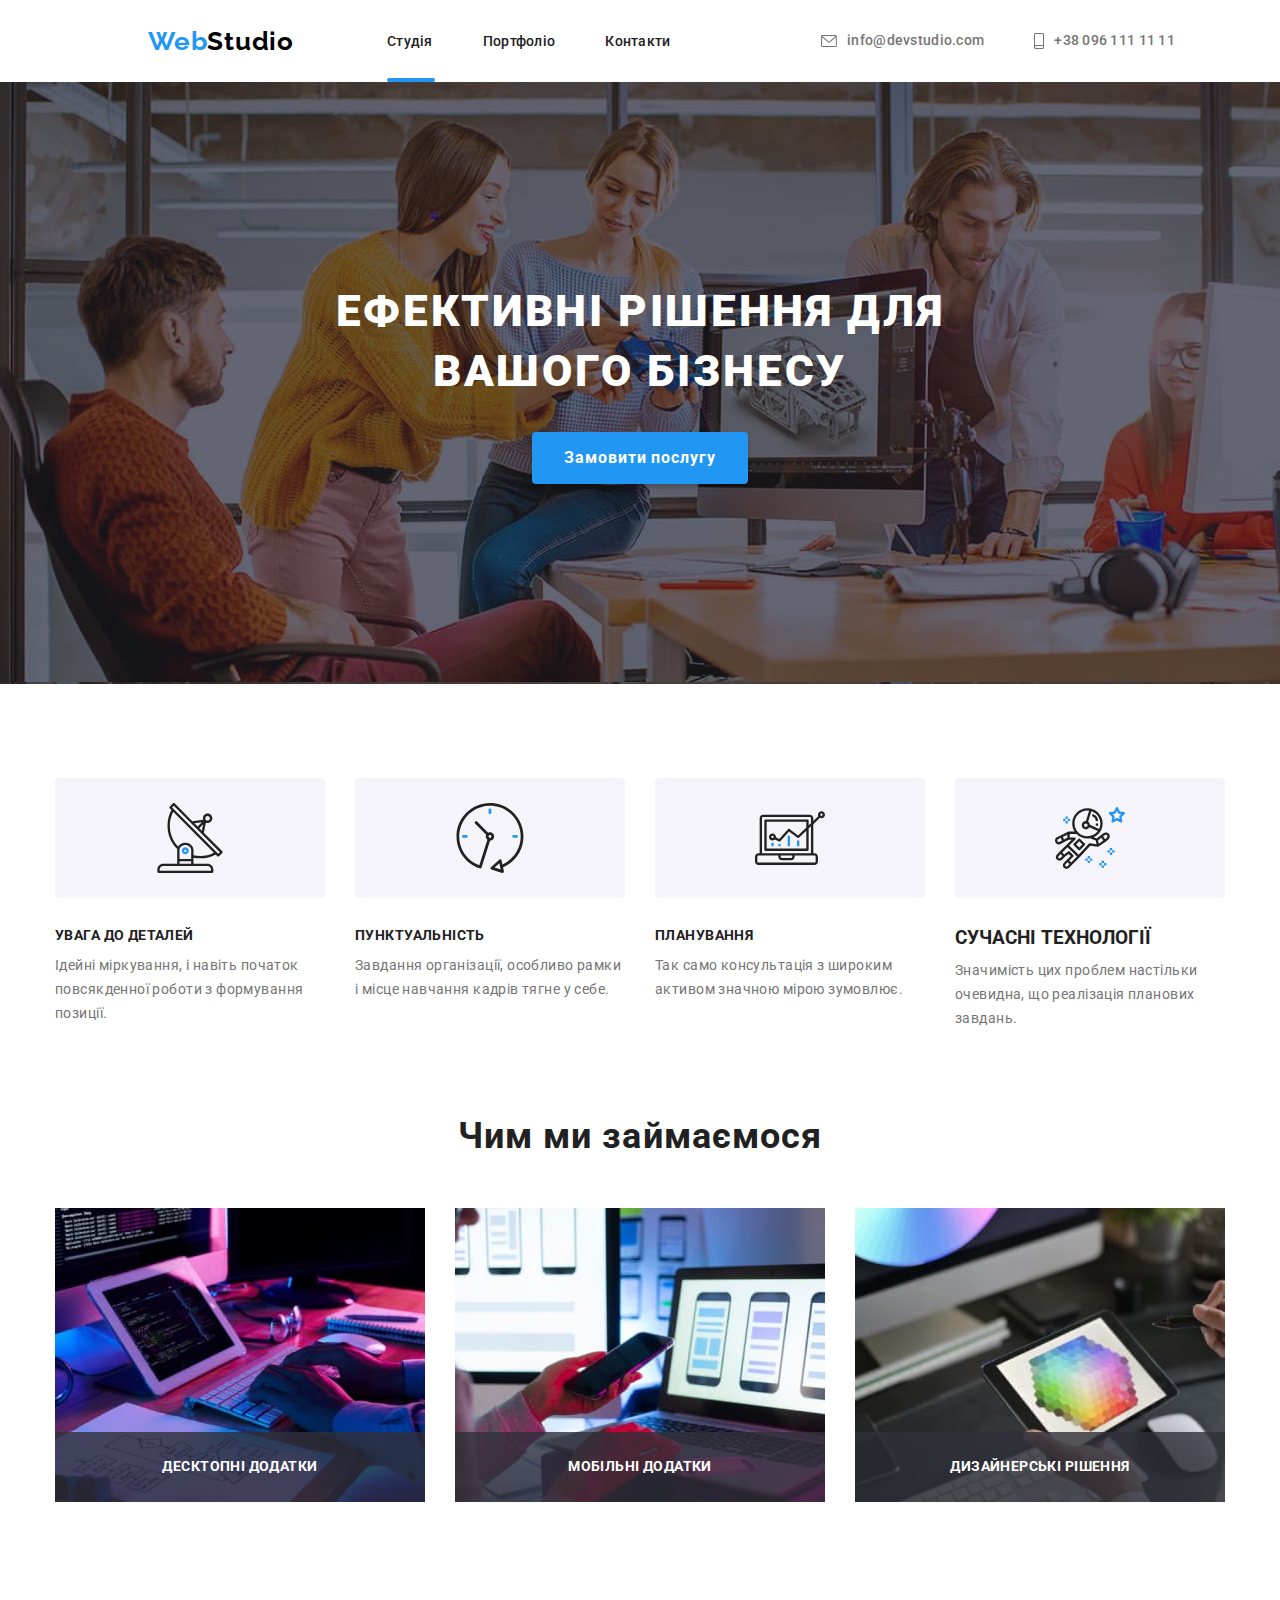
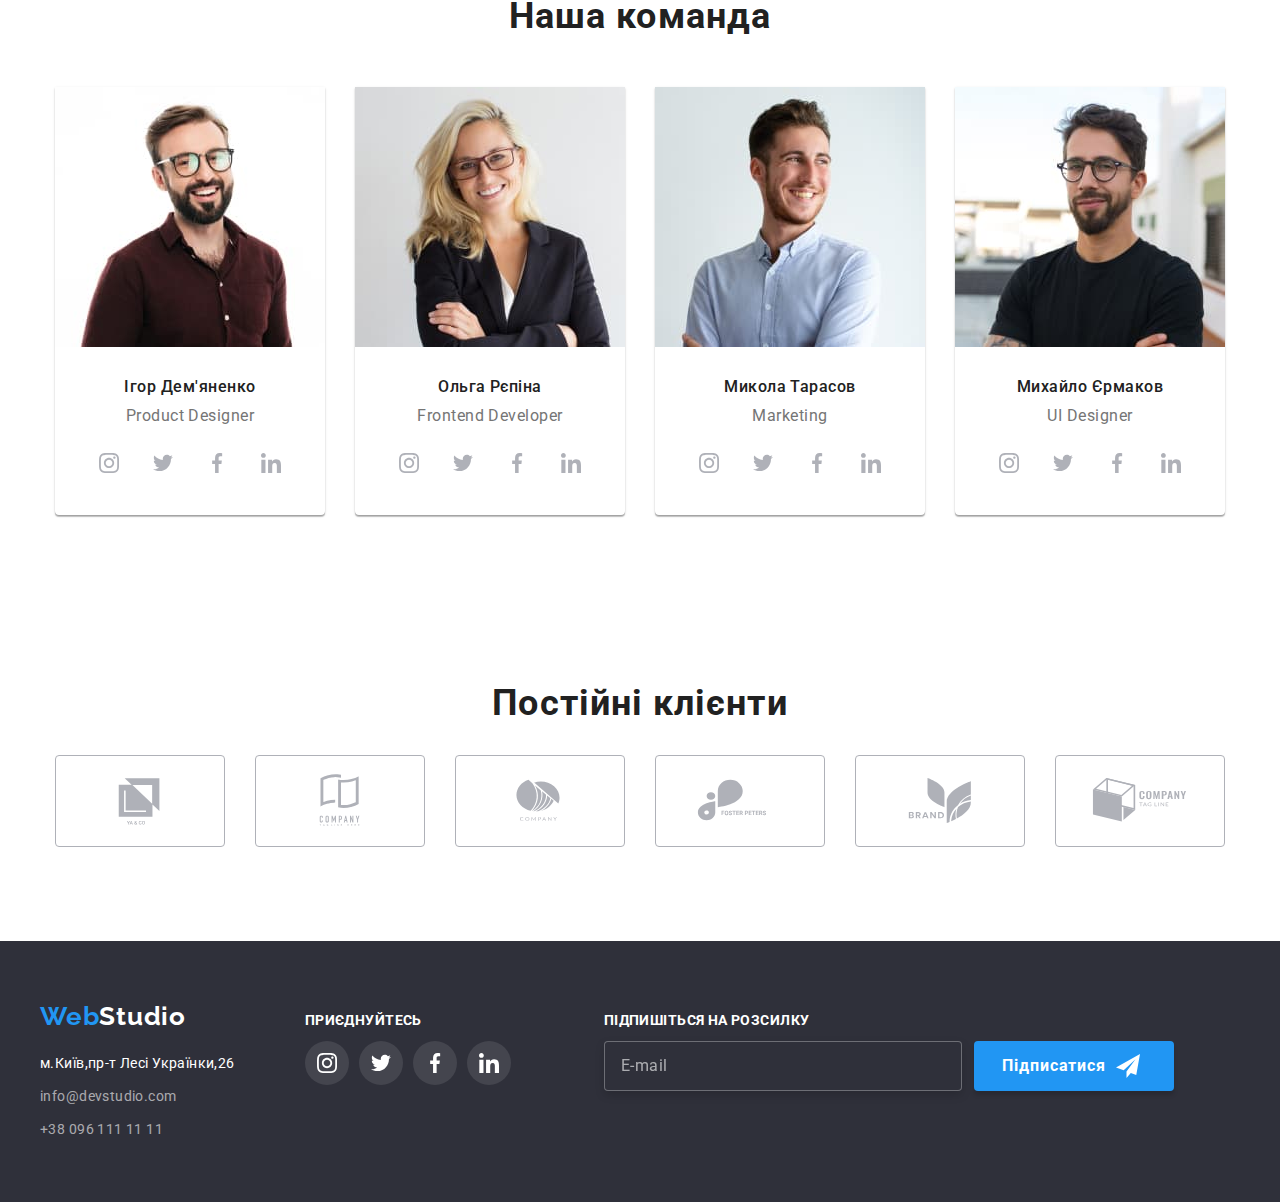
==== index.html @ 2e9f2932 "Add files via upload" ====
<!DOCTYPE html>
<html lang="uk">
  <head>
    <meta charset="UTF-8"/>
    <meta http-equiv="X-UA-Compatible" content="IE=edge"/>
    <meta name="viewport" content="width=device-width, initial-scale=1.0"/>
    <link rel="preconnect" href="https://fonts.googleapis.com" />
    <link rel="preconnect" href="https://fonts.gstatic.com" crossorigin/>
    <link
      href="https://fonts.googleapis.com/css2?family=Raleway:ital,wght@0,700;1,200&family=Roboto:wght@400;500;700;900&display=swap"
      rel="stylesheet"
    />
    <link
      rel="stylesheet"
      href="https://cdnjs.cloudflare.com/ajax/libs/modern-normalize/1.1.0/modern-normalize.min.css"
    />
    <link rel="stylesheet" href="./Styles/styles.css"/>
    <link rel="stylesheet" href="./css/main.min.css"/>
    <title>Студія</title>
    
  </head>
  <body>
    <!-- Шапка сайта -->
    <header class="header">
      <div class="container header-container">
        <nav class="header-navigation">
          <a href="logo" class="header-navigation__logo">
            <span class="header-navigation__web">Web</span>Studio</a>
            <ul class="header-navigation__list">
              <li class="header-navigation__item">
                <a href="./index.html" class="header-navigation__link current">Студія</a>
              </li>
              <li class="header-navigation__item">
                <a href="./portfolio.html" class="header-navigation__link">Портфоліо</a>
              </li>
              <li class="header-navigation__item">
                <a href="Контакти" class="header-navigation__link">Контакти</a>
              </li>
            </ul>
        </nav>
        <ul class="contacts">
          <li class="contacts__list">
            <a href="info@devstudio.com" class="contacts__link">
              <svg class="contact__icon" width="16" height="12">
                <use
                  href="./img/studioimg/symbol-defs.svg#icon-envelope"
                ></use></svg>
                <span> info@devstudio.com</span></a
            >
          </li>
          <li class="contacts__list">
            <a href="tel:+380961111111" class="contacts__link">
              <svg class="contact__icon" width="10" height="16">
                <use href="./img/studioimg/symbol-defs.svg#icon-smartphone"></use>
              </svg>
              <span>+38 096 111 11 11</span></a
            >
          </li>
        </ul>
      </div>
    </header>
    <main>
      <!-- hero -->
      <section class="hero">
        <div class="hero__container">
          <h1 class="hero__title">Ефективні рішення для вашого бізнесу</h1>
          <button data-modal-open class="hero__button pointer" type="button">
            Замовити послугу
          </button>
        </div>
      </section>
      <!--  Переваги -->
      <section class="skills">
        <div class="skills__container">
          <ul class="skills__list">
            <li class="skills__item">
              <div class="skills__icon">
                <svg class="icon-antenna" width="70" height="70">
                  <use href="./img/studioimg/symbol-defs.svg#icon-antenna"></use>
                </svg>
              </div>
              <h3 class="skills__title">УВАГА ДО ДЕТАЛЕЙ</h3>
              <p class="skills__text">
                Ідейні міркування, і навіть початок повсякденної роботи з
                формування позиції.
              </p>
            </li>
            <li class="skills__item">
              <div class="skills__icon">
                <svg class="icon-clock" width="70" height="70">
                  <use href="./img/studioimg/symbol-defs.svg#icon-clock"></use>
                </svg>
              </div>
              <h3 class="skills__title">ПУНКТУАЛЬНІСТЬ</h3>
              <p class="skills__text">
                Завдання організації, особливо рамки і місце навчання кадрів
                тягне у себе.
              </p>
            </li>
            <li class="skills__item">
              <div class="skills__icon">
                <svg class="icon-diagram" width="70" height="70">
                  <use href="./img/studioimg/symbol-defs.svg#icon-diagram"></use>
                </svg>
              </div>
              <h3 class="skills__title">ПЛАНУВАННЯ</h3>
              <p class="skills__text">
                Так само консультація з широким активом значною мірою зумовлює.
              </p>
            </li>
            <li class="skills__item">
              <div class="skills__icon">
                <svg class="icon-astronaut" width="70" height="70">
                  <use href="./img/studioimg/symbol-defs.svg#icon-astronaut"></use>
                </svg>
              </div>
              <h3 class="skills__item">СУЧАСНІ ТЕХНОЛОГІЇ</h3>
              <p class="skills__text">
                Значимість цих проблем настільки очевидна, що реалізація
                планових завдань.
              </p>
            </li>
          </ul>
        </div>
      </section>
      <!--Чим займаємось  -->
      <section class="section-we-do">
        <div class="container-we-do">
          <h2 class="we-do-title">Чим ми займаємося</h2>
          <ul class="we-do-list">
            <li class="we-do-item">
              <div class="produkt-work">
                <img
                  class="img-block"
                  src="./img/studioimg/box1.jpg"
                  alt="Десктопні додатки"
                  width="370"
                />
                <p class="we-do-work">Десктопні додатки</p>
              </div>
            </li>
            <li class="we-do-item">
              <div class="produkt-work">
                <img
                  class="img-block"
                  src="./img/studioimg/box2.jpg"
                  alt="Мобільні додатки"
                  width="370"
                />
                <p class="we-do-work">Мобільні додатки</p>
              </div> 
            </li>
            <li class="we-do-item">
              <div class="produkt-work">
                <img
                  class="img-block"
                  src="./img/studioimg/box3.jpg"
                  alt="Дизайнерські рішення"
                  width="370"
                />
                <p class="we-do-work">Дизайнерські рішення</p>
              </div>
            </li>
          </ul>
        </div>
      </section>
      <!-- Наша команда -->
      <section class="section-team">
        <div class="container-team">
          <h2 class="team-title">Наша команда</h2>
          <ul class="team-list">
            <li class="team-item">
              <img
                class="team-img"
                src="./img/studioimg/img1.jpg"
                alt="Ігор Дем'яненко"
                width="270"
              />
              <div class="team-member">
                <h3 class="team-people">Ігор Дем'яненко</h3>
                <p class="teams-text">Product Designer</p>
                <ul class="icon-social">
                  <li class="icon-sociall">
                    <a class="icon-link" href="instagram">
                      <svg class="icon-svg" width="20" height="20">
                        <use href="./img/studioimg/symbol-defs.svg#icon-instagram1"></use>
                      </svg>
                    </a>
                  </li>
                  <li class="icon-sociall">
                    <a class="icon-link" href="twitter1">
                      <svg class="icon-svg" width="20" height="20">
                        <use
                          href="./img/studioimg/symbol-defs.svg#icon-twitter1"
                        ></use>
                      </svg>
                    </a>
                  </li>
                  <li class="icon-sociall">
                    <a class="icon-link" href="facebook1">
                      <svg class="icon-svg" width="20" height="20">
                        <use
                          href="./img/studioimg/symbol-defs.svg#icon-facebook1"
                        ></use>
                      </svg>
                    </a>
                  </li>
                  <li class="icon-sociall">
                    <a class="icon-link" href="linkedin1">
                      <svg class="icon-svg" width="20" height="20">
                        <use
                          href="./img/studioimg/symbol-defs.svg#icon-linkedin1"
                        ></use>
                      </svg>
                    </a>
                  </li>
                </ul>
              </div>
            </li>
            <li class="team-item">
              <img
                class="team-img"
                src="./img/studioimg/img2.jpg"
                alt="Ольга Рєпіна"
                width="270"
              />
              <div class="team-member">
                <h3 class="team-people">Ольга Рєпіна</h3>
                <p class="teams-text">Frontend Developer</p>
                <ul class="icon-social">
                  <li class="icon-sociall">
                    <a class="icon-link" href="instagram">
                      <svg class="icon-svg" width="20" height="20">
                        <use
                          href="./img/studioimg/symbol-defs.svg#icon-instagram1"
                        ></use>
                      </svg>
                    </a>
                  </li>
                  <li class="icon-sociall">
                    <a class="icon-link" href="twitter1">
                      <svg class="icon-svg" width="20" height="20">
                        <use
                          href="./img/studioimg/symbol-defs.svg#icon-twitter1"
                        ></use>
                      </svg>
                    </a>
                  </li>
                  <li class="icon-sociall">
                    <a class="icon-link" href="facebook1">
                      <svg class="icon-svg" width="20" height="20">
                        <use
                          href="./img/studioimg/symbol-defs.svg#icon-facebook1"
                        ></use>
                      </svg>
                    </a>
                  </li>
                  <li class="icon-sociall">
                    <a class="icon-link" href="linkedin1">
                      <svg class="icon-svg" width="20" height="20">
                        <use
                          href="./img/studioimg/symbol-defs.svg#icon-linkedin1"
                        ></use>
                      </svg>
                    </a>
                  </li>
                </ul>
              </div>
            </li>
            <li class="team-item">
              <img
                class="team-img"
                src="./img/studioimg/img3.jpg"
                alt="Микола Тарасов"
                width="270"
              />
              <div class="team-member">
                <h3 class="team-people">Микола Тарасов</h3>
                <p class="teams-text">Marketing</p>
                <ul class="icon-social">
                  <li class="icon-sociall">
                    <a class="icon-link" href="instagram">
                      <svg class="icon-svg" width="20" height="20">
                        <use
                          href="./img/studioimg/symbol-defs.svg#icon-instagram1"
                        ></use>
                      </svg>
                    </a>
                  </li>
                  <li class="icon-sociall">
                    <a class="icon-link" href="twitter1">
                      <svg class="icon-svg" width="20" height="20">
                        <use
                          href="./img/studioimg/symbol-defs.svg#icon-twitter1"
                        ></use>
                      </svg>
                    </a>
                  </li>
                  <li class="icon-sociall">
                    <a class="icon-link" href="facebook1">
                      <svg class="icon-svg" width="20" height="20">
                        <use
                          href="./img/studioimg/symbol-defs.svg#icon-facebook1"
                        ></use>
                      </svg>
                    </a>
                  </li>
                  <li class="icon-sociall">
                    <a class="icon-link" href="linkedin1">
                      <svg class="icon-svg" width="20" height="20">
                        <use
                          href="./img/studioimg/symbol-defs.svg#icon-linkedin1"
                        ></use>
                      </svg>
                    </a>
                  </li>
                </ul>
              </div>
            </li>
            <li class="team-item">
              <img
                class="team-img"
                src="./img/studioimg/img4.jpg"
                alt="Михайло Єрмаков"
                width="270"
              />
              <div class="team-member">
                <h3 class="team-people">Михайло Єрмаков</h3>
                <p class="teams-text">UI Designer</p>
                <ul class="icon-social">
                  <li class="icon-sociall">
                    <a class="icon-link" href="instagram">
                      <svg class="icon-svg" width="20" height="20">
                        <use
                          href="./img/studioimg/symbol-defs.svg#icon-instagram1"
                        ></use>
                      </svg>
                    </a>
                  </li>
                  <li class="icon-sociall">
                    <a class="icon-link" href="twitter1">
                      <svg class="icon-svg" width="20" height="20">
                        <use
                          href="./img/studioimg/symbol-defs.svg#icon-twitter1"
                        ></use>
                      </svg>
                    </a>
                  </li>
                  <li class="icon-sociall">
                    <a class="icon-link" href="facebook1">
                      <svg class="icon-svg" width="20" height="20">
                        <use
                          href="./img/studioimg/symbol-defs.svg#icon-facebook1"
                        ></use>
                      </svg>
                    </a>
                  </li>
                  <li class="icon-sociall">
                    <a class="icon-link" href="linkedin1">
                      <svg class="icon-svg" width="20" height="20">
                        <use
                          href="./img/studioimg/symbol-defs.svg#icon-linkedin1"
                        ></use>
                      </svg>
                    </a>
                  </li>
                </ul>
              </div>
              </div>
      </section>
      <!-- Постійні клієнти -->
      <section class="regular-customers">
        <h2 class="customers-title">Постійні клієнти</h2>
        <div class="container-customers">
          <ul class="customers-list">
            <li class="customers-items">
              <a class="logo-link" href="icon-Logo6">
                <svg class="icon-group" width="106" height="60">
                  <use href="./img/studioimg/symbol-defs.svg#icon-Logo6"></use>
                </svg>
              </a>
            </li>
            <li class="customers-items">
              <a class="logo-link" href="icon-Logo1">
                <svg class="icon-group" width="106" height="60">
                  <use href="./img/studioimg/symbol-defs.svg#icon-Logo1"></use>
                </svg>
              </a>
            </li>
            <li class="customers-items">
              <a class="logo-link" href="icon-Logo2">
                <svg class="icon-group" width="106" height="60">
                  <use href="./img/studioimg/symbol-defs.svg#icon-Logo2"></use>
                </svg>
              </a>
            </li>
            <li class="customers-items">
              <a class="logo-link" href="icon-Logo3">
                <svg class="icon-group" width="106" height="60">
                  <use href="./img/studioimg/symbol-defs.svg#icon-Logo3"></use>
                </svg>
              </a>
            </li>
            <li class="customers-items">
              <a class="logo-link" href="icon-Logo4">
                <svg class="icon-group" width="106" height="60">
                  <use href="./img/studioimg/symbol-defs.svg#icon-Logo4"></use>
                </svg>
              </a>
            </li>
            <li class="customers-items">
              <a class="logo-link" href="icon-Logo5">
                <svg class="icon-group" width="106" height="60">
                  <use href="./img/studioimg/symbol-defs.svg#icon-Logo5"></use>
                </svg>
              </a>
            </li>
          </ul>
        </div>
      </section>
    </main>
    <!--footer-->
    <section class="footer">
      <div class="footer-container">
        <div class="container-footer">
          <a class="footer-container__logo" href="logo"
            ><span class="container-footer___web">Web</span>Studio</a
          >
          <address class="address">
            <ul class="address-title">
              <li class="address-list">
                <a
                  href="https://goo.gl/maps/Uk9epae2cdkcfRPx9"
                  target="_blank"
                  class="address-item"
                  rel="noopener noreferrer nofollow"
                >
                  м.Київ,пр-т Лесі Українки,26</a
                >
              </li>
              <li class="mail-list">
                <a
                  href="mailto:info@devstudio.com"
                  class="mail-item"
                  rel="noopener noreferrer nofollow"
                >
                  info@devstudio.com</a
                >
              </li>
              <li class="tel-list">
                <a href="tel:+380961111111" class="tel-item"
                  >+38 096 111 11 11</a
                >
              </li>
            </ul>
          </address>
        </div>
        <div class="container-social">
          <p class="content-title">Приєднуйтесь</p>
          <ul class="footer-social">
            <li class="icon-footer">
              <a class="footer-icon-link" href="instagram">
                <svg class="icon-instagram" width="20" height="20">
                  <use href="./img/studioimg/symbol-defs.svg#icon-instagram"></use>
                </svg>
              </a>
            </li>
            <li class="icon-footer">
              <a class="footer-icon-link" href="twitter">
                <svg class="icon-twitter" width="20" height="20">
                  <use href="./img/studioimg/symbol-defs.svg#icon-twitter"></use>
                </svg>
              </a>
            </li>
            <li class="icon-footer">
              <a class="footer-icon-link" href="facebook">
                <svg class="icon-facebook" width="20" height="20">
                  <use href="./img/studioimg/symbol-defs.svg#icon-facebook"></use>
                </svg>
              </a>
            </li>
            <li class="icon-footer">
              <a class="footer-icon-link" href="linkedin">
                <svg class="icon-linkedin" width="20" height="20">
                  <use href="./img/studioimg/symbol-defs.svg#icon-linkedin"></use>
                </svg>
              </a>
            </li>
          </ul>
        </div>
        <form class="mailing-list">
          <p class="mailing-text">Підпишіться на розсилку</p>
          <div class="mailing-wrap">
            <label for="mailing">
            <input type="mailing" name="mailing" id="mailing" placeholder="E-mail"></label>
            <button class="mailing-btn" type="submit"><p class="mailing-btn-text">Підписатися</p>
            <svg class="icon-send" width="24" height="24">
              <use href="./img/studioimg/symbol-defs.svg#icon-send"></use>
            </svg>
          </button>
          </div>
        </form>
      </div>
    </section>
    <!-- Modal -->
    <div class="backdrop is-hidden" data-modal>
      <div class="modal">
        <button data-modal-close class="close-button" type="button">
          <svg class="close-modal-svg" width="18" height="18">
            <use href="./img/studioimg/symbol-defs.svg#icon-close"></use>
          </svg>
        </button>
        <p class="modal-title">Залиште свої дані, ми вам передзвонимо</p>
          <form action="" class="modal-form">
            <div class="form-element">
            <label for="name">Ім'я</label>
            <div class="input-wrap">
            <input type="text" id="name">
            <svg width="18" height="18">
              <use href="./img/studioimg/symbol-defs.svg#icon-person"></use>
            </svg>
          </div>
          </div>
          <div class="form-element">
            <label for="tel">Телефон</label>
            <div class="input-wrap">
            <input type="tel" id="tel">
            <svg width="18" height="18">
              <use href="./img/studioimg/symbol-defs.svg#icon-phone"></use>
            </svg>
          </div>
          </div>
            <div class="form-element">
            <label for="email">Пошта</label>
            <div class="input-wrap">
              <input type="email" id="email">
              <svg  width="18" height="18">
                <use href="./img/studioimg/symbol-defs.svg#icon-email"></use>
              </svg>
            </div>
          </div>
          <div class="form-element">
            <label for="textarea">Коментар</label>
            <textarea name="textarea" id="textarea" cols="30" rows="10"  placeholder="Введіть текст"></textarea>
          </div>
           <div class="accept">
            <label for="accept">
          <input type="checkbox" name="accept" id="accept" class="visually-hidden">
          <div class="checkbox-btn">
            <svg width="16" height="15">
              <use href="./img/studioimg/symbol-defs.svg#icon-Vector"></use>
            </svg>
          </div>
          <div class="agree"><p>Погоджуюся з розсилкою та приймаю</p><span><a class="agree-link" href="">Умови договору</a></span></div>
          </label>
        </div>
        <button class="submit-modal submit-text" type="submit">Відправити</button>
          </form>
        </div>
      </div>
    </div>
    <script src="./js/modal.js"></script>
  </body>
</html>
---- css/main.min.css ----
@import"https://fonts.googleapis.com/css2?family=Raleway:ital,wght@0,700;1,200&family=Roboto:wght@400;500;700;900&display=swap";:root{--primary-color: #757575;--secondary-color: #212121;--text-color: #ffffff;--logo-color: #000000;--accent-color: #2196f3;--footer-color: #2f303a;--background-body: #f5f5f5;--background-team: #f5f4fa;--header-border-bottom: #ececec;--border-color-clients-icon: #afb1b8;--hover-focus-color: #188ce8;--hero-background: #2f303a;--transition-property: cubic-bezier(0.4, 0, 0.2, 1);--color-address-footer: rgba(255, 255, 255, 0.6);--background-color-icon-footer: rgba(255, 255, 255, 0.1);--box-shadow: rgba(0, 0, 0, 0.15);--hero-background: rgba(47, 48, 58, 0.4);--backdrop-background: rgba(0, 0, 0, 0.2);--input-textarea-border: rgba(33, 33, 33, 0.2);--footer-icon-link: rgba(255, 255, 255, 0.1);--input-placeholder: rgba(255, 255, 255, 0.6);--background-overlay-text: rgba(33, 150, 243, 0.9);--portfolio-text-border: #eeeeee}h1,h2,h3,ul,p{margin:0;padding:0}button{font-family:inherit;padding:0;margin:0;border:none}img{display:block;max-width:100%;height:auto}li{list-style-type:none}.visually-hidden{position:absolute;width:1px;height:1px;margin:-1px;padding:0;overflow:hidden;border:0;clip:rect(0 0 0 0)}/*! modern-normalize v1.1.0 | MIT License | https://github.com/sindresorhus/modern-normalize */*,::before,::after{box-sizing:border-box}html{line-height:1.15;-webkit-text-size-adjust:100%;-moz-tab-size:4;tab-size:4}body{margin:0;font-family:system-ui,-apple-system,"Segoe UI",Roboto,Helvetica,Arial,sans-serif,"Apple Color Emoji","Segoe UI Emoji"}hr{height:0;color:inherit}abbr[title]{text-decoration:underline dotted}b,strong{font-weight:bolder}code,kbd,samp,pre{font-family:ui-monospace,SFMono-Regular,Consolas,"Liberation Mono",Menlo,monospace;font-size:1em}small{font-size:80%}sub,sup{font-size:75%;line-height:0;position:relative;vertical-align:baseline}sub{bottom:-0.25em}sup{top:-0.5em}table{text-indent:0;border-color:inherit}button,input,optgroup,select,textarea{font-family:inherit;font-size:100%;line-height:1.15;margin:0}button,select{text-transform:none}button,[type=button],[type=reset],[type=submit]{-webkit-appearance:button}::-moz-focus-inner{border-style:none;padding:0}:-moz-focusring{outline:1px dotted ButtonText}:-moz-ui-invalid{box-shadow:none}legend{padding:0}progress{vertical-align:baseline}::-webkit-inner-spin-button,::-webkit-outer-spin-button{height:auto}[type=search]{-webkit-appearance:textfield;outline-offset:-2px}::-webkit-search-decoration{-webkit-appearance:none}::-webkit-file-upload-button{-webkit-appearance:button;font:inherit}summary{display:list-item}body{background:var(--background-body);color:var(--primary-color);font-family:"Roboto",sans-serif}.container{display:flex;width:1200px;margin-left:auto;margin-right:auto;padding-left:15px;padding-right:15px}body{background:var(--text-color);color:var(--secondary-color)}.container-portfolio{margin:0 auto;max-width:1200px;padding-right:15px;padding-left:15px}.header-page{border-bottom:1px solid var(--header-border-bottom);background:var(--text-color)}.header-page .header__container{display:block}.active.current::after{display:block;content:"";position:absolute;width:78px;height:4px;top:80px;background:var(--accent-color);border-radius:2px}.header-navigation__web{color:var(--accent-color)}.header-navigation__logo{font-family:"Raleway",sans-serif;font-weight:700;font-size:26px;line-height:1.2;letter-spacing:.03em;color:var(--logo-color);text-decoration:none;padding-top:25px;padding-bottom:25px;margin-left:93px}.header-navigation__web:focus{color:var(--accent-color)}.footer-container__logo{font-family:"Raleway",sans-serif;font-weight:700;font-size:26px;line-height:1.2;letter-spacing:.03em;color:var(--text-color);text-decoration:none;display:block;margin-bottom:20px}.container-footer___web{color:var(--accent-color)}.header-navigation{display:flex;align-items:center}.header-navigation__list{display:flex;align-items:center;padding:32px 0;margin-left:93px}.header-navigation__item{margin-right:50px}.header-navigation__link,.header-navigation__link.current{font-weight:500;font-size:14px;line-height:1.14;letter-spacing:.02em;color:var(--secondary-color);text-decoration:none;transition:color 250ms cubic-bezier(0.4, 0, 0.2, 1)}.header-navigation__link:hover,.header-navigation__link:focus,.header-navigation__link.current:hover,.header-navigation__link.current:focus{color:var(--accent-color)}.current::after{display:block;content:"";position:absolute;width:48px;height:4px;top:78px;background:var(--accent-color);border-radius:2px}.active.current::after{display:block;content:"";position:absolute;width:78px;height:4px;top:80px;background:var(--accent-color);border-radius:2px}.contacts{display:flex;align-items:center;margin-left:auto;justify-items:center}.contacts__list{margin-right:50px;padding:32px 0}.contacts__link{display:flex;font-weight:500;font-size:14px;line-height:1.14;letter-spacing:.02em;color:var(--primary-color);text-decoration:none;margin-left:auto;transition:color 250ms cubic-bezier(0.4, 0, 0.2, 1)}.contacts__link:hover,.contacts__link:focus{color:var(--accent-color)}.contact__icon{fill:currentColor;margin-right:10px;margin-top:auto;margin-bottom:auto}.hero{max-width:1600px;margin-left:auto;margin-right:auto;padding-left:15px;padding-right:15px;padding-top:200px;padding-bottom:200px;background:var(--hero-background);background-image:linear-gradient(var(--hero-background), var(--hero-background)),url(../img/studioimg/heroimg.jpg)}.hero__title{font-weight:900;font-size:44px;line-height:1.36;letter-spacing:.06em;color:var(--text-color);margin-bottom:30px;text-transform:uppercase;text-align:center;width:696px;margin-left:auto;margin-right:auto}.skills{padding-bottom:94px;padding-top:94px}.skills__container{width:1200px;margin-left:auto;margin-right:auto;padding-left:15px;padding-right:15px;display:flex}.skills__icon{display:flex;justify-content:center;align-items:center;width:270px;height:120px;background-color:var(--background-team);margin-bottom:30px;border-radius:4px}.skills__list{display:flex;gap:30px;width:270px;height:120px;background-color:var(--background-team);margin-bottom:30px;border-radius:4px}.skills__item{display:block}.skills__title{font-weight:700;font-size:14px;line-height:1.14;letter-spacing:.03em;color:var(--secondary-color);text-transform:uppercase}.skills__text{font-size:14px;line-height:1.71;letter-spacing:.03em;color:var(--primary-color);margin-top:10px}.section-we-do{padding-top:94px;padding-bottom:0px;position:relative}.container-we-do{width:1200px;margin-left:auto;margin-right:auto;padding-left:15px;padding-right:15px}.we-do-title{font-weight:700;font-size:36px;line-height:1.16;letter-spacing:.03em;text-align:center;color:var(--secondary-color);margin-bottom:50px}.product-work{display:flex;position:absolute;top:0;left:0;content:"";width:370px}.we-do-list{display:flex;justify-content:center;gap:30px;padding-inline-start:0px}.img-block{display:block;width:370px}.we-do-work{position:absolute;display:flex;justify-content:center;align-items:center;width:370px;height:70px;bottom:0;font-weight:700;font-size:14px;line-height:1.14px;letter-spacing:.03em;text-transform:uppercase;color:var(--text-color);background:rgba(47,48,58,.8)}.section-team{padding-top:94px;padding-bottom:94px;background:var(--text-color)}.container-team{width:1200px;margin-left:auto;margin-right:auto;padding-left:15px;padding-right:15px}.team-title{margin-bottom:50px}.team-list{display:flex;justify-content:center;gap:30px;padding-inline-start:0px}.team-item{flex-basis:270px;background-color:var(--main-light-color);box-shadow:0px 1px 3px rgba(0,0,0,.12),0px 1px 1px rgba(0,0,0,.14),0px 2px 1px rgba(0,0,0,.2);border-radius:0px 0px 4px 4px}.team-img{display:block;width:270px}.team-member{padding:30px 30px}.team-title{font-weight:700;font-size:36px;line-height:1.16;text-align:center;letter-spacing:.03em;color:var(--secondary-color)}.teams-text{color:var(--primary-color);font-size:16px;line-height:1.19;letter-spacing:.03em;text-align:center;margin-top:10px}.team-people{color:var(--secondary-color);font-weight:500;font-size:16px;line-height:1.19;letter-spacing:.03em;text-align:center}.icon-social{display:flex;justify-content:center;align-items:center;gap:10px;margin-top:16px}.icon-link{display:flex;justify-content:center;align-items:center;width:44px;height:44px;border-radius:50%;color:var(--border-color-clients-icon);transition-property:color,border-radius;transition-duration:250ms;transition-timing-function:cubic-bezier(0.4, 0, 0.2, 1)}.icon-link:hover,.icon-link:focus{background-color:var(--accent-color);color:var(--text-color)}.icon-svg{fill:currentColor}.regular-customers{width:1200px;margin:0 auto}.customers-title{font-weight:700;font-size:36px;line-height:1.16px;text-align:center;letter-spacing:.03em;color:var(--secondary-color);padding-top:94px;padding-bottom:50px}.container-customers{display:flex;justify-content:center;align-items:center;padding-bottom:94px}.logo-link{display:flex;justify-content:center;align-items:center;width:170px;height:92px;border:1px solid;border-radius:4px;color:var(--border-color-clients-icon);transition-property:color,border;transition-duration:250ms;transition-timing-function:cubic-bezier(0.4, 0, 0.2, 1)}.logo-link:hover,.logo-link:focus{color:var(--accent-color)}.customers-items{width:170px;height:92px}.customers-list{display:flex;justify-content:center;align-items:center;gap:30px}.icon-group{fill:currentColor}.footer-container{width:1200px;margin:0 auto;display:flex;align-items:baseline}.footer{background:var(--footer-color);padding-top:60px;padding-bottom:60px;margin-left:auto;margin-right:auto;padding-left:15px;padding-right:15px}.address-title .address-link{color:var(--text-color);text-decoration:none;font-style:normal}.address-title .address-link:hover,.address-title .address-link:hover{color:var(--accent-color)}.address-list{margin-bottom:9px}.mail-list{margin-bottom:9px}.address-list .address-item{font-size:14px;line-height:1.71;letter-spacing:.03em;color:var(--text-color);text-decoration:none;font-style:normal;transition:color 250ms cubic-bezier(0.4, 0, 0.2, 1)}.address-list .address-item:hover{color:var(--accent-color)}.address-title .mail-item,.address-title .tel-item,.address-link{font-size:14px;line-height:1.71;color:var(--color-address-footer);letter-spacing:.03em;text-decoration:none;font-style:normal;transition:color 250ms cubic-bezier(0.4, 0, 0.2, 1)}.address-title .mail-item:hover,.address-title .tel-item:hover,.address-link:hover{color:var(--accent-color)}.address-item{display:inline-block}.container-social{margin-left:70px}.content-title{font-weight:700;font-size:14px;line-height:1.14px;letter-spacing:.03em;text-transform:uppercase;color:var(--text-color);margin-bottom:20px}.footer-social{display:flex;justify-content:center;align-items:baseline;gap:10px}.footer-icon-link{display:flex;justify-content:center;align-items:center;background-color:var(--footer-icon-link);width:44px;height:44px;border-radius:50%;transition:background-color 250ms cubic-bezier(0.4, 0, 0.2, 1)}.footer-icon-link:focus,.footer-icon-link:hover{background-color:var(--accent-color)}.mailing-list{margin-left:93px}.mailing-wrap{display:flex;align-items:baseline}.mailing-list input::placeholder{display:flex;align-items:center;font-weight:400;font-size:16px;line-height:1.25px;letter-spacing:.03em;color:var(--input-placeholder)}.mailing-text{font-weight:700;font-size:14px;line-height:1.14px;letter-spacing:.03em;text-transform:uppercase;color:var(--text-color)}.mailing-wrap input{cursor:pointer;outline:none;width:358px;height:50px;margin-top:20px;padding-left:16px;color:var(--text-color);background:var(--footer-color);border-radius:4px;border:1px solid rgba(255,255,255,.3);filter:drop-shadow(0px 4px 4px rgba(0, 0, 0, 0.15));transition-property:drop-shadow,border;transition-duration:250ms;transition-timing-function:cubic-bezier(0.4, 0, 0.2, 1)}.mailing-wrap input:focus{border:1px solid var(--accent-color)}.mailing-btn{width:200px;height:50px;display:flex;align-items:center;margin-left:12px;color:var(--text-color);background:var(--accent-color);box-shadow:0px 4px 4px rgba(0,0,0,.15);border-radius:4px;cursor:pointer}.mailing-btn-text{font-weight:700;font-size:16px;line-height:1.88px;letter-spacing:.06em;margin-left:28px}.icon-send{margin-left:10px}.hero__button.pointer{cursor:pointer}.hero__button{display:flex;font-weight:700;font-size:16px;line-height:1.99;letter-spacing:.06em;margin:0 auto;padding:10px 32px;background:var(--accent-color);color:var(--text-color);box-shadow:0px 4px 4px var(--box-shadow);border-radius:4px}.hero__button:focus,.hero__button:hover{background:var(--hover-focus-color)}.checkbox-btn{display:flex;align-items:center;justify-content:center;width:16px;height:15px;margin-right:7px;cursor:pointer;border:2px solid var(--secondary-color);border-radius:2px;transition-property:background,border;transition-duration:250ms;transition-timing-function:cubic-bezier(0.4, 0, 0.2, 1)}.accept input:checked+.checkbox-btn{background:var(--accent-color);border:.2px solid var(--accent-color)}.agree{display:flex;align-items:center;justify-content:center;cursor:pointer;font-weight:400;font-size:14px;line-height:1.71px;letter-spacing:.03em}.agree-link{margin-left:5px;text-decoration-line:underline;color:var(--accent-color)}.btn{height:38px;font-weight:500;font-size:16px;line-height:1.7px;letter-spacing:.03em;padding:6px 22px;margin-right:8px;border-radius:4px;color:var(--secondary-color);background-color:var(--background-team);transition-property:color,background-color,box-shadow;transition-duration:250ms;transition-timing-function:cubic-bezier(0.4, 0, 0.2, 1)}.btn:hover,.btn:focus{color:var(--text-color);background-color:var(--accent-color);box-shadow:0px 3px 1px rgba(0,0,0,.1),0px 1px 2px rgba(0,0,0,.08),0px 2px 2px rgba(0,0,0,.12)}.button.pointer:nth-child(5){margin-right:0}.buttons-list{padding-top:94px;padding-bottom:94px;align-items:center}.btn-items{font-weight:500;font-size:16px;line-height:1.62;letter-spacing:.03em;margin-bottom:50px;justify-content:center;display:flex}.btn:hover,.btn:focus{color:var(--text-color);background-color:var(--accent-color);box-shadow:0px 3px 1px rgba(0,0,0,.1),0px 1px 2px rgba(0,0,0,.08),0px 2px 2px rgba(0,0,0,.12)}.backdrop{position:fixed;top:0;left:0;width:100%;height:100%;background:var(--backdrop-background);transition:opacity 250ms cubic-bezier(0.4, 0, 0.2, 1),visibility 250ms}.is-hidden{opacity:0;pointer-events:none;visibility:hidden}.modal{position:absolute;top:50%;left:50%;transform:translate(-50%, -50%);min-width:528px;max-height:581px;padding:40px;box-shadow:0px 1px 3px rgba(0,0,0,.12),0px 1px 1px rgba(0,0,0,.14),0px 2px 1px rgba(0,0,0,.2);border-radius:4px;background:var(--text-color)}.modal-form{margin-top:12px}.modal .close-button{position:absolute;display:flex;justify-content:center;align-items:center;width:30px;height:30px;top:8px;right:8px;cursor:pointer;border-radius:50%;background-color:var(--text-color);border:1px solid rgba(0,0,0,.1);transition:background-color 250ms cubic-bezier(0.4, 0, 0.2, 1)}.modal .close-button:hover,.modal .close-button:focus{fill:var(--accent-color)}.modal-title{padding-top:12px;font-weight:700;font-size:20px;line-height:1.15px;text-align:center;letter-spacing:.03em;color:var(--secondary-color)}.form-element{display:flex;flex-direction:column;margin-top:10px;cursor:pointer}.form-element label{padding-top:10px;font-weight:400;font-size:12px;line-height:1.16px;letter-spacing:.01em;color:var(--primary-color)}.accept label{display:contents;font-weight:400;font-size:14px;line-height:1.71px;letter-spacing:.03em;color:var(--primary-color)}.input-wrap{position:relative;padding-top:4px}.form-element svg{position:absolute;top:28px;left:12px;transform:translateY(-50%)}.form-element input{width:100%;height:40px;padding-left:42px;margin-top:4px;border:1px solid var(--input-textarea-border);border-radius:4px;outline:none;transition-property:border,fill,svg;transition-duration:250ms;transition-timing-function:cubic-bezier(0.4, 0, 0.2, 1)}.form-element input:focus{border:1px solid var(--accent-color)}.form-element input:focus+svg{fill:var(--accent-color)}.form-element textarea{font-weight:400;font-size:12px;letter-spacing:.01em;padding:12px 16px;height:138px;border:1px solid var(--input-textarea-border);border-radius:4px;margin-top:10px;resize:none;transition-property:border;transition-duration:250ms;transition-timing-function:cubic-bezier(0.4, 0, 0.2, 1)}.form-element textarea:focus{outline:none;border:1px solid var(--accent-color)}.accept{display:flex;justify-content:center;margin-top:20px;padding:0 11px}.checkbox-btn{display:flex;align-items:center;justify-content:center;width:16px;height:15px;margin-right:7px;cursor:pointer;border:2px solid var(--secondary-color);border-radius:2px;transition-property:background,border;transition-duration:250ms;transition-timing-function:cubic-bezier(0.4, 0, 0.2, 1)}.accept input:checked+.checkbox-btn{background:var(--accent-color);border:.2px solid var(--accent-color)}.agree{display:flex;align-items:center;justify-content:center;cursor:pointer;font-weight:400;font-size:14px;line-height:1.71px;letter-spacing:.03em}.agree-link{margin-left:5px;text-decoration-line:underline;color:var(--accent-color)}.submit-text{font-weight:700;font-size:16px;line-height:1.88px;letter-spacing:.06em;color:var(--text-color)}.submit-modal{display:flex;align-items:center;justify-content:center;cursor:pointer;width:200px;height:50px;margin:30px auto 40px;background-color:var(--accent-color);border-radius:4px;transition-property:background-color,box-shadow;transition-duration:250ms;transition-timing-function:cubic-bezier(0.4, 0, 0.2, 1)}.submit-modal:hover{background:var(--accent-color);box-shadow:0px 4px 4px rgba(0,0,0,.15)}.portfolio-title{display:flex;flex-wrap:wrap}.portfolio-list{flex-basis:370px;margin-right:30px;margin-bottom:30px;gap:30px}.portfolio-link{display:block;text-decoration:none;transition-property:box-shadow;transition-duration:250ms;transition-timing-function:cubic-bezier(0.4, 0, 0.2, 1)}.portfolio-link:hover,.portfolio-link:focus{box-shadow:0px 1px 1px rgba(0,0,0,.12),0px 4px 4px rgba(0,0,0,.06),1px 4px 6px rgba(0,0,0,.16)}.portfolio-list:nth-child(3n){margin-right:0}.portfolio-list:nth-last-child(-n+3){margin-bottom:0}.portfolio-sample{font-weight:700;font-size:18px;line-height:2.25;letter-spacing:.06em;color:var(--secondary-color)}.portfolio-overlay{position:relative;overflow:hidden}.overlay-text{position:relative;overflow:hidden}.overlay-text{position:absolute;top:0;left:0;height:100%;background:var(--background-overlay-text);padding:63px 24px;font-weight:400;font-size:18px;line-height:1.56;letter-spacing:.03em;color:var(--text-color);opacity:0;transform:translateY(100%);transition:transform 250ms cubic-bezier(0.4, 0, 0.2, 1)}.portfolio-list:hover .overlay-text{opacity:1;transform:translateY(0)}.portfolio-info{font-size:16px;line-height:1.19;letter-spacing:.03em;color:var(--primary-color);margin-top:4px}.porfolio-text{padding:20px 24px 20px 24px;border-radius:0px 0px 4px 4px;border:1px solid var(--portfolio-text-border);border-top:0}/*# sourceMappingURL=main.min.css.map */
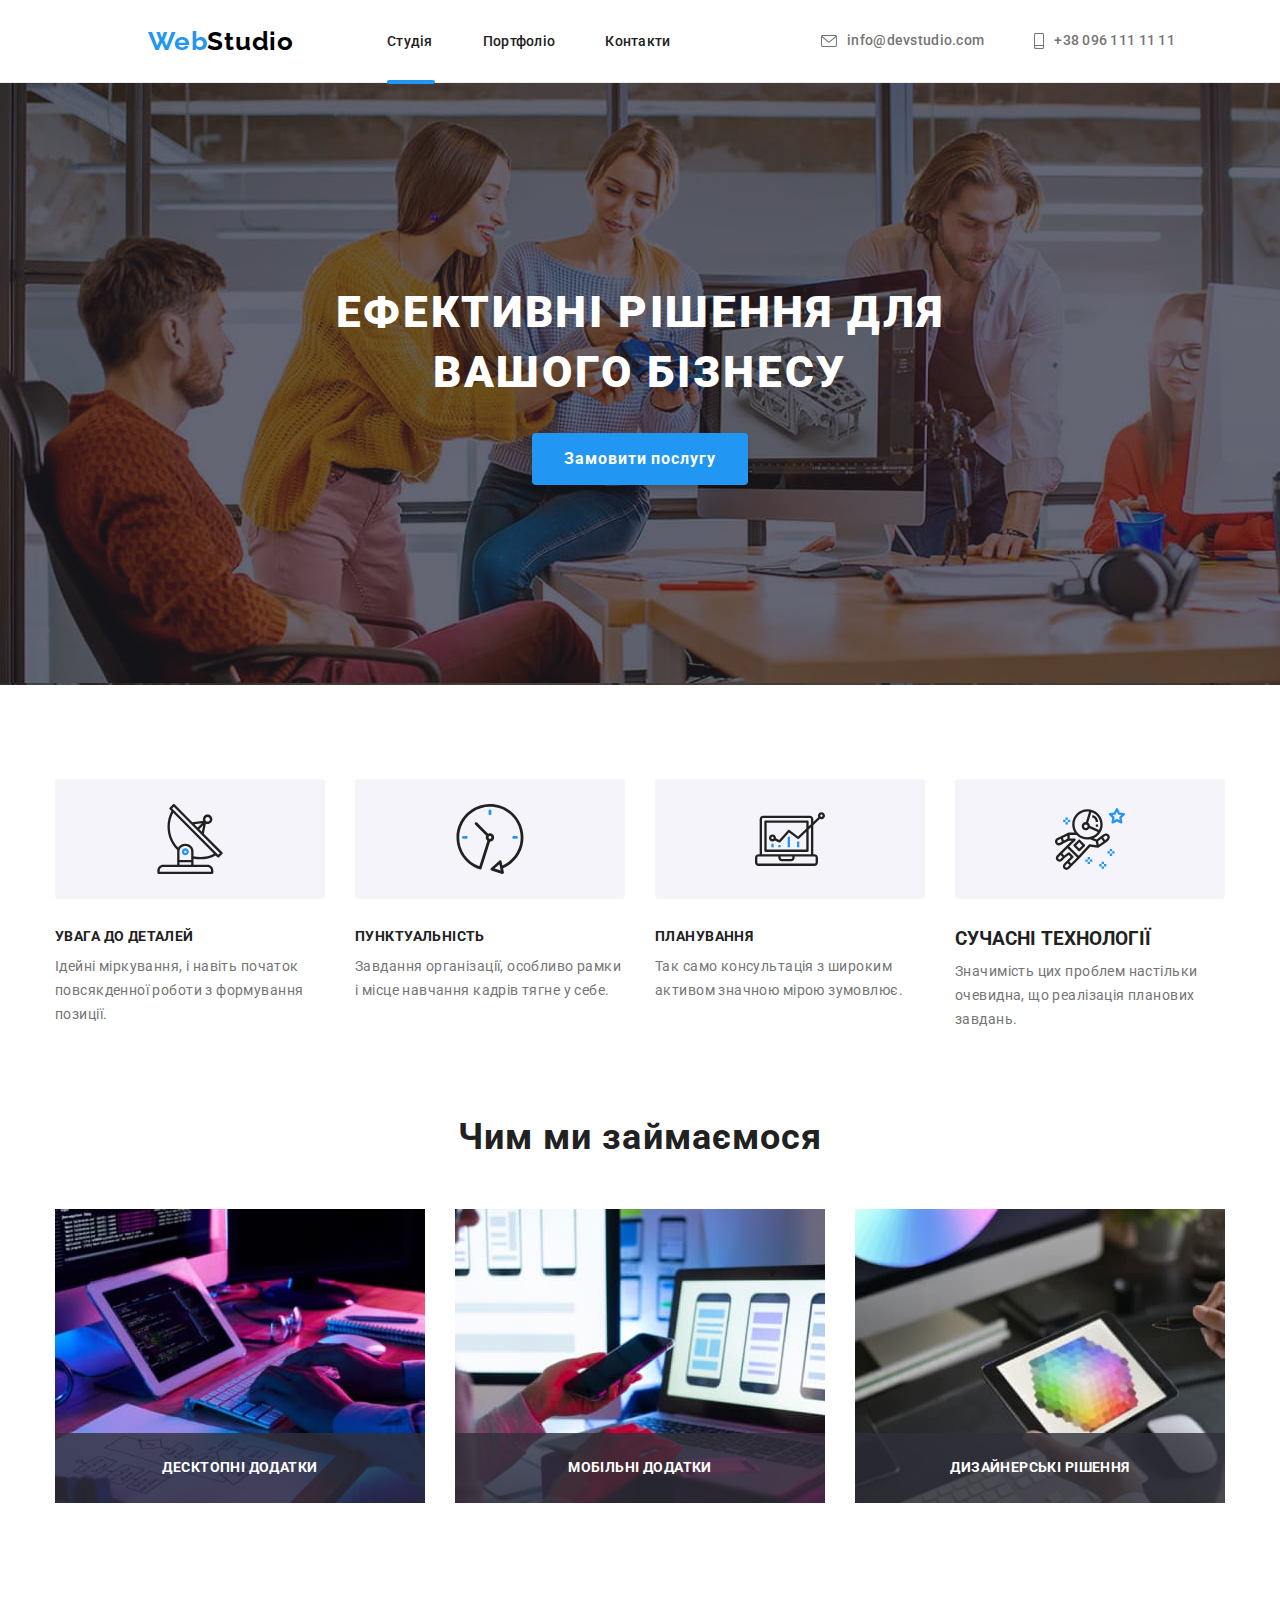
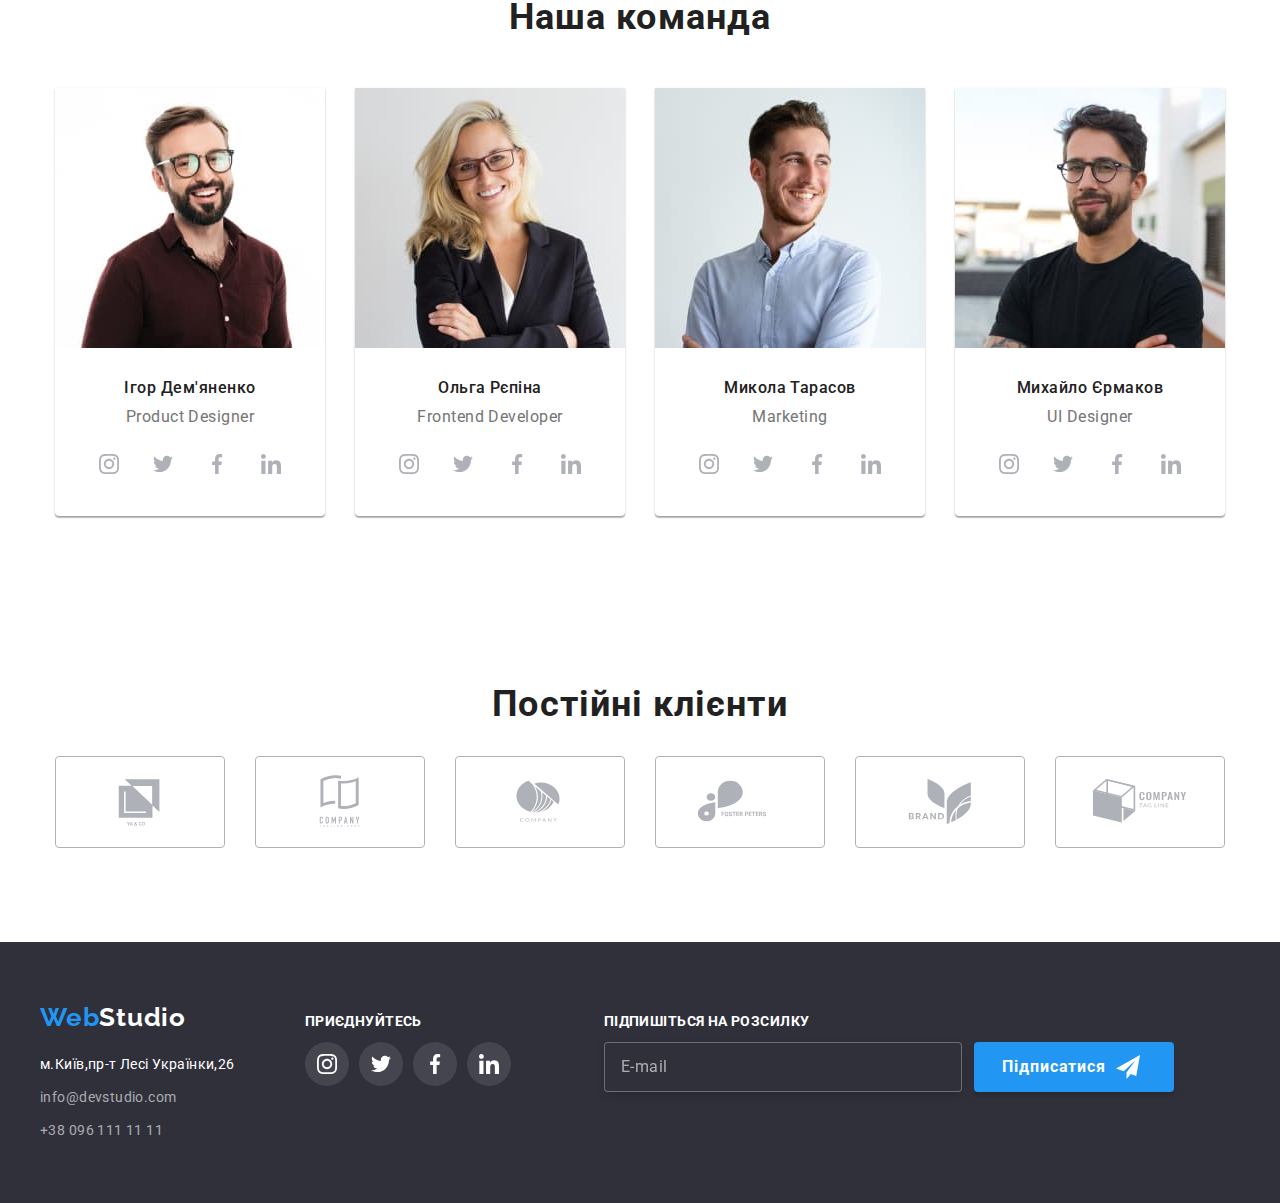
==== commit e70407c0: "Add files via upload" ====
--- a/index.html
+++ b/index.html
@@ -28,7 +28,7 @@
             <span class="header-navigation__web">Web</span>Studio</a>
             <ul class="header-navigation__list">
               <li class="header-navigation__item">
-                <a href="./index.html" class="header-navigation__link current">Студія</a>
+                <a href="./index.html" class="header-navigation__link-current">Студія</a>
               </li>
               <li class="header-navigation__item">
                 <a href="./portfolio.html" class="header-navigation__link">Портфоліо</a>
--- a/css/main.min.css
+++ b/css/main.min.css
@@ -1 +1 @@
-@import"https://fonts.googleapis.com/css2?family=Raleway:ital,wght@0,700;1,200&family=Roboto:wght@400;500;700;900&display=swap";:root{--primary-color: #757575;--secondary-color: #212121;--text-color: #ffffff;--logo-color: #000000;--accent-color: #2196f3;--footer-color: #2f303a;--background-body: #f5f5f5;--background-team: #f5f4fa;--header-border-bottom: #ececec;--border-color-clients-icon: #afb1b8;--hover-focus-color: #188ce8;--hero-background: #2f303a;--transition-property: cubic-bezier(0.4, 0, 0.2, 1);--color-address-footer: rgba(255, 255, 255, 0.6);--background-color-icon-footer: rgba(255, 255, 255, 0.1);--box-shadow: rgba(0, 0, 0, 0.15);--hero-background: rgba(47, 48, 58, 0.4);--backdrop-background: rgba(0, 0, 0, 0.2);--input-textarea-border: rgba(33, 33, 33, 0.2);--footer-icon-link: rgba(255, 255, 255, 0.1);--input-placeholder: rgba(255, 255, 255, 0.6);--background-overlay-text: rgba(33, 150, 243, 0.9);--portfolio-text-border: #eeeeee}h1,h2,h3,ul,p{margin:0;padding:0}button{font-family:inherit;padding:0;margin:0;border:none}img{display:block;max-width:100%;height:auto}li{list-style-type:none}.visually-hidden{position:absolute;width:1px;height:1px;margin:-1px;padding:0;overflow:hidden;border:0;clip:rect(0 0 0 0)}/*! modern-normalize v1.1.0 | MIT License | https://github.com/sindresorhus/modern-normalize */*,::before,::after{box-sizing:border-box}html{line-height:1.15;-webkit-text-size-adjust:100%;-moz-tab-size:4;tab-size:4}body{margin:0;font-family:system-ui,-apple-system,"Segoe UI",Roboto,Helvetica,Arial,sans-serif,"Apple Color Emoji","Segoe UI Emoji"}hr{height:0;color:inherit}abbr[title]{text-decoration:underline dotted}b,strong{font-weight:bolder}code,kbd,samp,pre{font-family:ui-monospace,SFMono-Regular,Consolas,"Liberation Mono",Menlo,monospace;font-size:1em}small{font-size:80%}sub,sup{font-size:75%;line-height:0;position:relative;vertical-align:baseline}sub{bottom:-0.25em}sup{top:-0.5em}table{text-indent:0;border-color:inherit}button,input,optgroup,select,textarea{font-family:inherit;font-size:100%;line-height:1.15;margin:0}button,select{text-transform:none}button,[type=button],[type=reset],[type=submit]{-webkit-appearance:button}::-moz-focus-inner{border-style:none;padding:0}:-moz-focusring{outline:1px dotted ButtonText}:-moz-ui-invalid{box-shadow:none}legend{padding:0}progress{vertical-align:baseline}::-webkit-inner-spin-button,::-webkit-outer-spin-button{height:auto}[type=search]{-webkit-appearance:textfield;outline-offset:-2px}::-webkit-search-decoration{-webkit-appearance:none}::-webkit-file-upload-button{-webkit-appearance:button;font:inherit}summary{display:list-item}body{background:var(--background-body);color:var(--primary-color);font-family:"Roboto",sans-serif}.container{display:flex;width:1200px;margin-left:auto;margin-right:auto;padding-left:15px;padding-right:15px}body{background:var(--text-color);color:var(--secondary-color)}.container-portfolio{margin:0 auto;max-width:1200px;padding-right:15px;padding-left:15px}.header-page{border-bottom:1px solid var(--header-border-bottom);background:var(--text-color)}.header-page .header__container{display:block}.active.current::after{display:block;content:"";position:absolute;width:78px;height:4px;top:80px;background:var(--accent-color);border-radius:2px}.header-navigation__web{color:var(--accent-color)}.header-navigation__logo{font-family:"Raleway",sans-serif;font-weight:700;font-size:26px;line-height:1.2;letter-spacing:.03em;color:var(--logo-color);text-decoration:none;padding-top:25px;padding-bottom:25px;margin-left:93px}.header-navigation__web:focus{color:var(--accent-color)}.footer-container__logo{font-family:"Raleway",sans-serif;font-weight:700;font-size:26px;line-height:1.2;letter-spacing:.03em;color:var(--text-color);text-decoration:none;display:block;margin-bottom:20px}.container-footer___web{color:var(--accent-color)}.header-navigation{display:flex;align-items:center}.header-navigation__list{display:flex;align-items:center;padding:32px 0;margin-left:93px}.header-navigation__item{margin-right:50px}.header-navigation__link,.header-navigation__link.current{font-weight:500;font-size:14px;line-height:1.14;letter-spacing:.02em;color:var(--secondary-color);text-decoration:none;transition:color 250ms cubic-bezier(0.4, 0, 0.2, 1)}.header-navigation__link:hover,.header-navigation__link:focus,.header-navigation__link.current:hover,.header-navigation__link.current:focus{color:var(--accent-color)}.current::after{display:block;content:"";position:absolute;width:48px;height:4px;top:78px;background:var(--accent-color);border-radius:2px}.active.current::after{display:block;content:"";position:absolute;width:78px;height:4px;top:80px;background:var(--accent-color);border-radius:2px}.contacts{display:flex;align-items:center;margin-left:auto;justify-items:center}.contacts__list{margin-right:50px;padding:32px 0}.contacts__link{display:flex;font-weight:500;font-size:14px;line-height:1.14;letter-spacing:.02em;color:var(--primary-color);text-decoration:none;margin-left:auto;transition:color 250ms cubic-bezier(0.4, 0, 0.2, 1)}.contacts__link:hover,.contacts__link:focus{color:var(--accent-color)}.contact__icon{fill:currentColor;margin-right:10px;margin-top:auto;margin-bottom:auto}.hero{max-width:1600px;margin-left:auto;margin-right:auto;padding-left:15px;padding-right:15px;padding-top:200px;padding-bottom:200px;background:var(--hero-background);background-image:linear-gradient(var(--hero-background), var(--hero-background)),url(../img/studioimg/heroimg.jpg)}.hero__title{font-weight:900;font-size:44px;line-height:1.36;letter-spacing:.06em;color:var(--text-color);margin-bottom:30px;text-transform:uppercase;text-align:center;width:696px;margin-left:auto;margin-right:auto}.skills{padding-bottom:94px;padding-top:94px}.skills__container{width:1200px;margin-left:auto;margin-right:auto;padding-left:15px;padding-right:15px;display:flex}.skills__icon{display:flex;justify-content:center;align-items:center;width:270px;height:120px;background-color:var(--background-team);margin-bottom:30px;border-radius:4px}.skills__list{display:flex;gap:30px;width:270px;height:120px;background-color:var(--background-team);margin-bottom:30px;border-radius:4px}.skills__item{display:block}.skills__title{font-weight:700;font-size:14px;line-height:1.14;letter-spacing:.03em;color:var(--secondary-color);text-transform:uppercase}.skills__text{font-size:14px;line-height:1.71;letter-spacing:.03em;color:var(--primary-color);margin-top:10px}.section-we-do{padding-top:94px;padding-bottom:0px;position:relative}.container-we-do{width:1200px;margin-left:auto;margin-right:auto;padding-left:15px;padding-right:15px}.we-do-title{font-weight:700;font-size:36px;line-height:1.16;letter-spacing:.03em;text-align:center;color:var(--secondary-color);margin-bottom:50px}.product-work{display:flex;position:absolute;top:0;left:0;content:"";width:370px}.we-do-list{display:flex;justify-content:center;gap:30px;padding-inline-start:0px}.img-block{display:block;width:370px}.we-do-work{position:absolute;display:flex;justify-content:center;align-items:center;width:370px;height:70px;bottom:0;font-weight:700;font-size:14px;line-height:1.14px;letter-spacing:.03em;text-transform:uppercase;color:var(--text-color);background:rgba(47,48,58,.8)}.section-team{padding-top:94px;padding-bottom:94px;background:var(--text-color)}.container-team{width:1200px;margin-left:auto;margin-right:auto;padding-left:15px;padding-right:15px}.team-title{margin-bottom:50px}.team-list{display:flex;justify-content:center;gap:30px;padding-inline-start:0px}.team-item{flex-basis:270px;background-color:var(--main-light-color);box-shadow:0px 1px 3px rgba(0,0,0,.12),0px 1px 1px rgba(0,0,0,.14),0px 2px 1px rgba(0,0,0,.2);border-radius:0px 0px 4px 4px}.team-img{display:block;width:270px}.team-member{padding:30px 30px}.team-title{font-weight:700;font-size:36px;line-height:1.16;text-align:center;letter-spacing:.03em;color:var(--secondary-color)}.teams-text{color:var(--primary-color);font-size:16px;line-height:1.19;letter-spacing:.03em;text-align:center;margin-top:10px}.team-people{color:var(--secondary-color);font-weight:500;font-size:16px;line-height:1.19;letter-spacing:.03em;text-align:center}.icon-social{display:flex;justify-content:center;align-items:center;gap:10px;margin-top:16px}.icon-link{display:flex;justify-content:center;align-items:center;width:44px;height:44px;border-radius:50%;color:var(--border-color-clients-icon);transition-property:color,border-radius;transition-duration:250ms;transition-timing-function:cubic-bezier(0.4, 0, 0.2, 1)}.icon-link:hover,.icon-link:focus{background-color:var(--accent-color);color:var(--text-color)}.icon-svg{fill:currentColor}.regular-customers{width:1200px;margin:0 auto}.customers-title{font-weight:700;font-size:36px;line-height:1.16px;text-align:center;letter-spacing:.03em;color:var(--secondary-color);padding-top:94px;padding-bottom:50px}.container-customers{display:flex;justify-content:center;align-items:center;padding-bottom:94px}.logo-link{display:flex;justify-content:center;align-items:center;width:170px;height:92px;border:1px solid;border-radius:4px;color:var(--border-color-clients-icon);transition-property:color,border;transition-duration:250ms;transition-timing-function:cubic-bezier(0.4, 0, 0.2, 1)}.logo-link:hover,.logo-link:focus{color:var(--accent-color)}.customers-items{width:170px;height:92px}.customers-list{display:flex;justify-content:center;align-items:center;gap:30px}.icon-group{fill:currentColor}.footer-container{width:1200px;margin:0 auto;display:flex;align-items:baseline}.footer{background:var(--footer-color);padding-top:60px;padding-bottom:60px;margin-left:auto;margin-right:auto;padding-left:15px;padding-right:15px}.address-title .address-link{color:var(--text-color);text-decoration:none;font-style:normal}.address-title .address-link:hover,.address-title .address-link:hover{color:var(--accent-color)}.address-list{margin-bottom:9px}.mail-list{margin-bottom:9px}.address-list .address-item{font-size:14px;line-height:1.71;letter-spacing:.03em;color:var(--text-color);text-decoration:none;font-style:normal;transition:color 250ms cubic-bezier(0.4, 0, 0.2, 1)}.address-list .address-item:hover{color:var(--accent-color)}.address-title .mail-item,.address-title .tel-item,.address-link{font-size:14px;line-height:1.71;color:var(--color-address-footer);letter-spacing:.03em;text-decoration:none;font-style:normal;transition:color 250ms cubic-bezier(0.4, 0, 0.2, 1)}.address-title .mail-item:hover,.address-title .tel-item:hover,.address-link:hover{color:var(--accent-color)}.address-item{display:inline-block}.container-social{margin-left:70px}.content-title{font-weight:700;font-size:14px;line-height:1.14px;letter-spacing:.03em;text-transform:uppercase;color:var(--text-color);margin-bottom:20px}.footer-social{display:flex;justify-content:center;align-items:baseline;gap:10px}.footer-icon-link{display:flex;justify-content:center;align-items:center;background-color:var(--footer-icon-link);width:44px;height:44px;border-radius:50%;transition:background-color 250ms cubic-bezier(0.4, 0, 0.2, 1)}.footer-icon-link:focus,.footer-icon-link:hover{background-color:var(--accent-color)}.mailing-list{margin-left:93px}.mailing-wrap{display:flex;align-items:baseline}.mailing-list input::placeholder{display:flex;align-items:center;font-weight:400;font-size:16px;line-height:1.25px;letter-spacing:.03em;color:var(--input-placeholder)}.mailing-text{font-weight:700;font-size:14px;line-height:1.14px;letter-spacing:.03em;text-transform:uppercase;color:var(--text-color)}.mailing-wrap input{cursor:pointer;outline:none;width:358px;height:50px;margin-top:20px;padding-left:16px;color:var(--text-color);background:var(--footer-color);border-radius:4px;border:1px solid rgba(255,255,255,.3);filter:drop-shadow(0px 4px 4px rgba(0, 0, 0, 0.15));transition-property:drop-shadow,border;transition-duration:250ms;transition-timing-function:cubic-bezier(0.4, 0, 0.2, 1)}.mailing-wrap input:focus{border:1px solid var(--accent-color)}.mailing-btn{width:200px;height:50px;display:flex;align-items:center;margin-left:12px;color:var(--text-color);background:var(--accent-color);box-shadow:0px 4px 4px rgba(0,0,0,.15);border-radius:4px;cursor:pointer}.mailing-btn-text{font-weight:700;font-size:16px;line-height:1.88px;letter-spacing:.06em;margin-left:28px}.icon-send{margin-left:10px}.hero__button.pointer{cursor:pointer}.hero__button{display:flex;font-weight:700;font-size:16px;line-height:1.99;letter-spacing:.06em;margin:0 auto;padding:10px 32px;background:var(--accent-color);color:var(--text-color);box-shadow:0px 4px 4px var(--box-shadow);border-radius:4px}.hero__button:focus,.hero__button:hover{background:var(--hover-focus-color)}.checkbox-btn{display:flex;align-items:center;justify-content:center;width:16px;height:15px;margin-right:7px;cursor:pointer;border:2px solid var(--secondary-color);border-radius:2px;transition-property:background,border;transition-duration:250ms;transition-timing-function:cubic-bezier(0.4, 0, 0.2, 1)}.accept input:checked+.checkbox-btn{background:var(--accent-color);border:.2px solid var(--accent-color)}.agree{display:flex;align-items:center;justify-content:center;cursor:pointer;font-weight:400;font-size:14px;line-height:1.71px;letter-spacing:.03em}.agree-link{margin-left:5px;text-decoration-line:underline;color:var(--accent-color)}.btn{height:38px;font-weight:500;font-size:16px;line-height:1.7px;letter-spacing:.03em;padding:6px 22px;margin-right:8px;border-radius:4px;color:var(--secondary-color);background-color:var(--background-team);transition-property:color,background-color,box-shadow;transition-duration:250ms;transition-timing-function:cubic-bezier(0.4, 0, 0.2, 1)}.btn:hover,.btn:focus{color:var(--text-color);background-color:var(--accent-color);box-shadow:0px 3px 1px rgba(0,0,0,.1),0px 1px 2px rgba(0,0,0,.08),0px 2px 2px rgba(0,0,0,.12)}.button.pointer:nth-child(5){margin-right:0}.buttons-list{padding-top:94px;padding-bottom:94px;align-items:center}.btn-items{font-weight:500;font-size:16px;line-height:1.62;letter-spacing:.03em;margin-bottom:50px;justify-content:center;display:flex}.btn:hover,.btn:focus{color:var(--text-color);background-color:var(--accent-color);box-shadow:0px 3px 1px rgba(0,0,0,.1),0px 1px 2px rgba(0,0,0,.08),0px 2px 2px rgba(0,0,0,.12)}.backdrop{position:fixed;top:0;left:0;width:100%;height:100%;background:var(--backdrop-background);transition:opacity 250ms cubic-bezier(0.4, 0, 0.2, 1),visibility 250ms}.is-hidden{opacity:0;pointer-events:none;visibility:hidden}.modal{position:absolute;top:50%;left:50%;transform:translate(-50%, -50%);min-width:528px;max-height:581px;padding:40px;box-shadow:0px 1px 3px rgba(0,0,0,.12),0px 1px 1px rgba(0,0,0,.14),0px 2px 1px rgba(0,0,0,.2);border-radius:4px;background:var(--text-color)}.modal-form{margin-top:12px}.modal .close-button{position:absolute;display:flex;justify-content:center;align-items:center;width:30px;height:30px;top:8px;right:8px;cursor:pointer;border-radius:50%;background-color:var(--text-color);border:1px solid rgba(0,0,0,.1);transition:background-color 250ms cubic-bezier(0.4, 0, 0.2, 1)}.modal .close-button:hover,.modal .close-button:focus{fill:var(--accent-color)}.modal-title{padding-top:12px;font-weight:700;font-size:20px;line-height:1.15px;text-align:center;letter-spacing:.03em;color:var(--secondary-color)}.form-element{display:flex;flex-direction:column;margin-top:10px;cursor:pointer}.form-element label{padding-top:10px;font-weight:400;font-size:12px;line-height:1.16px;letter-spacing:.01em;color:var(--primary-color)}.accept label{display:contents;font-weight:400;font-size:14px;line-height:1.71px;letter-spacing:.03em;color:var(--primary-color)}.input-wrap{position:relative;padding-top:4px}.form-element svg{position:absolute;top:28px;left:12px;transform:translateY(-50%)}.form-element input{width:100%;height:40px;padding-left:42px;margin-top:4px;border:1px solid var(--input-textarea-border);border-radius:4px;outline:none;transition-property:border,fill,svg;transition-duration:250ms;transition-timing-function:cubic-bezier(0.4, 0, 0.2, 1)}.form-element input:focus{border:1px solid var(--accent-color)}.form-element input:focus+svg{fill:var(--accent-color)}.form-element textarea{font-weight:400;font-size:12px;letter-spacing:.01em;padding:12px 16px;height:138px;border:1px solid var(--input-textarea-border);border-radius:4px;margin-top:10px;resize:none;transition-property:border;transition-duration:250ms;transition-timing-function:cubic-bezier(0.4, 0, 0.2, 1)}.form-element textarea:focus{outline:none;border:1px solid var(--accent-color)}.accept{display:flex;justify-content:center;margin-top:20px;padding:0 11px}.checkbox-btn{display:flex;align-items:center;justify-content:center;width:16px;height:15px;margin-right:7px;cursor:pointer;border:2px solid var(--secondary-color);border-radius:2px;transition-property:background,border;transition-duration:250ms;transition-timing-function:cubic-bezier(0.4, 0, 0.2, 1)}.accept input:checked+.checkbox-btn{background:var(--accent-color);border:.2px solid var(--accent-color)}.agree{display:flex;align-items:center;justify-content:center;cursor:pointer;font-weight:400;font-size:14px;line-height:1.71px;letter-spacing:.03em}.agree-link{margin-left:5px;text-decoration-line:underline;color:var(--accent-color)}.submit-text{font-weight:700;font-size:16px;line-height:1.88px;letter-spacing:.06em;color:var(--text-color)}.submit-modal{display:flex;align-items:center;justify-content:center;cursor:pointer;width:200px;height:50px;margin:30px auto 40px;background-color:var(--accent-color);border-radius:4px;transition-property:background-color,box-shadow;transition-duration:250ms;transition-timing-function:cubic-bezier(0.4, 0, 0.2, 1)}.submit-modal:hover{background:var(--accent-color);box-shadow:0px 4px 4px rgba(0,0,0,.15)}.portfolio-title{display:flex;flex-wrap:wrap}.portfolio-list{flex-basis:370px;margin-right:30px;margin-bottom:30px;gap:30px}.portfolio-link{display:block;text-decoration:none;transition-property:box-shadow;transition-duration:250ms;transition-timing-function:cubic-bezier(0.4, 0, 0.2, 1)}.portfolio-link:hover,.portfolio-link:focus{box-shadow:0px 1px 1px rgba(0,0,0,.12),0px 4px 4px rgba(0,0,0,.06),1px 4px 6px rgba(0,0,0,.16)}.portfolio-list:nth-child(3n){margin-right:0}.portfolio-list:nth-last-child(-n+3){margin-bottom:0}.portfolio-sample{font-weight:700;font-size:18px;line-height:2.25;letter-spacing:.06em;color:var(--secondary-color)}.portfolio-overlay{position:relative;overflow:hidden}.overlay-text{position:relative;overflow:hidden}.overlay-text{position:absolute;top:0;left:0;height:100%;background:var(--background-overlay-text);padding:63px 24px;font-weight:400;font-size:18px;line-height:1.56;letter-spacing:.03em;color:var(--text-color);opacity:0;transform:translateY(100%);transition:transform 250ms cubic-bezier(0.4, 0, 0.2, 1)}.portfolio-list:hover .overlay-text{opacity:1;transform:translateY(0)}.portfolio-info{font-size:16px;line-height:1.19;letter-spacing:.03em;color:var(--primary-color);margin-top:4px}.porfolio-text{padding:20px 24px 20px 24px;border-radius:0px 0px 4px 4px;border:1px solid var(--portfolio-text-border);border-top:0}/*# sourceMappingURL=main.min.css.map */+@import"https://fonts.googleapis.com/css2?family=Raleway:ital,wght@0,700;1,200&family=Roboto:wght@400;500;700;900&display=swap";:root{--primary-color: #757575;--secondary-color: #212121;--text-color: #ffffff;--logo-color: #000000;--accent-color: #2196f3;--footer-color: #2f303a;--background-body: #f5f5f5;--background-team: #f5f4fa;--header-border-bottom: #ececec;--border-color-clients-icon: #afb1b8;--hover-focus-color: #188ce8;--hero-background: #2f303a;--transition-property: cubic-bezier(0.4, 0, 0.2, 1);--color-address-footer: rgba(255, 255, 255, 0.6);--background-color-icon-footer: rgba(255, 255, 255, 0.1);--box-shadow: rgba(0, 0, 0, 0.15);--hero-background: rgba(47, 48, 58, 0.4);--backdrop-background: rgba(0, 0, 0, 0.2);--input-textarea-border: rgba(33, 33, 33, 0.2);--footer-icon-link: rgba(255, 255, 255, 0.1);--input-placeholder: rgba(255, 255, 255, 0.6);--background-overlay-text: rgba(33, 150, 243, 0.9);--portfolio-text-border: #eeeeee}h1,h2,h3,ul,p{margin:0;padding:0}button{font-family:inherit;padding:0;margin:0;border:none}img{display:block;max-width:100%;height:auto}li{list-style-type:none}.visually-hidden{position:absolute;width:1px;height:1px;margin:-1px;padding:0;overflow:hidden;border:0;clip:rect(0 0 0 0)}/*! modern-normalize v1.1.0 | MIT License | https://github.com/sindresorhus/modern-normalize */*,::before,::after{box-sizing:border-box}html{line-height:1.15;-webkit-text-size-adjust:100%;-moz-tab-size:4;tab-size:4}body{margin:0;font-family:system-ui,-apple-system,"Segoe UI",Roboto,Helvetica,Arial,sans-serif,"Apple Color Emoji","Segoe UI Emoji"}hr{height:0;color:inherit}abbr[title]{text-decoration:underline dotted}b,strong{font-weight:bolder}code,kbd,samp,pre{font-family:ui-monospace,SFMono-Regular,Consolas,"Liberation Mono",Menlo,monospace;font-size:1em}small{font-size:80%}sub,sup{font-size:75%;line-height:0;position:relative;vertical-align:baseline}sub{bottom:-0.25em}sup{top:-0.5em}table{text-indent:0;border-color:inherit}button,input,optgroup,select,textarea{font-family:inherit;font-size:100%;line-height:1.15;margin:0}button,select{text-transform:none}button,[type=button],[type=reset],[type=submit]{-webkit-appearance:button}::-moz-focus-inner{border-style:none;padding:0}:-moz-focusring{outline:1px dotted ButtonText}:-moz-ui-invalid{box-shadow:none}legend{padding:0}progress{vertical-align:baseline}::-webkit-inner-spin-button,::-webkit-outer-spin-button{height:auto}[type=search]{-webkit-appearance:textfield;outline-offset:-2px}::-webkit-search-decoration{-webkit-appearance:none}::-webkit-file-upload-button{-webkit-appearance:button;font:inherit}summary{display:list-item}body{background:var(--background-body);color:var(--primary-color);font-family:"Roboto",sans-serif}.container{display:flex;width:1200px;margin-left:auto;margin-right:auto;padding-left:15px;padding-right:15px}body{background:var(--text-color);color:var(--secondary-color)}.container-portfolio{margin:0 auto;max-width:1200px;padding-right:15px;padding-left:15px}.header{border-bottom:1px solid var(--header-border-bottom);background:var(--text-color)}.header .header__container{display:block}.header-navigation__web{color:var(--accent-color)}.header-navigation__logo{font-family:"Raleway",sans-serif;font-weight:700;font-size:26px;line-height:1.2;letter-spacing:.03em;color:var(--logo-color);text-decoration:none;padding-top:25px;padding-bottom:25px;margin-left:93px}.header-navigation__logo:focus{color:var(--accent-color)}.footer-container__logo{font-family:"Raleway",sans-serif;font-weight:700;font-size:26px;line-height:1.2;letter-spacing:.03em;color:var(--text-color);text-decoration:none;display:block;margin-bottom:20px}.container-footer___web{color:var(--accent-color)}.header-navigation{display:flex;align-items:center}.header-navigation__list{display:flex;align-items:center;padding:32px 0;margin-left:93px}.header-navigation__item{margin-right:50px}.header-navigation__link,.header-navigation__link-current{font-weight:500;font-size:14px;line-height:1.14;letter-spacing:.02em;color:var(--secondary-color);text-decoration:none;transition:color 250ms cubic-bezier(0.4, 0, 0.2, 1)}.header-navigation__link:hover,.header-navigation__link:focus,.header-navigation__link-current:hover,.header-navigation__link-current:focus{color:var(--accent-color)}.header-navigation__link-current:hover,.header-navigation__link-current:focus{color:var(--accent-color)}.header-navigation__link-current::after{display:block;content:"";position:absolute;width:48px;height:4px;top:80px;background:var(--accent-color);border-radius:2px}.header-navigation__link-active-current{font-weight:500;font-size:14px;line-height:1.14;letter-spacing:.02em;color:var(--secondary-color);text-decoration:none;transition:color 250ms cubic-bezier(0.4, 0, 0.2, 1)}.header-navigation__link-active-current:hover,.header-navigation__link-active-current:focus{color:var(--accent-color)}.header-navigation__link-active-current::after{display:block;content:"";position:absolute;width:78px;height:4px;top:80px;background:var(--accent-color);border-radius:2px}.contacts{display:flex;align-items:center;margin-left:auto;justify-items:center}.contacts__list{margin-right:50px;padding:32px 0}.contacts__link{display:flex;font-weight:500;font-size:14px;line-height:1.14;letter-spacing:.02em;color:var(--primary-color);text-decoration:none;margin-left:auto;transition:color 250ms cubic-bezier(0.4, 0, 0.2, 1)}.contacts__link:hover,.contacts__link:focus{color:var(--accent-color)}.contact__icon{fill:currentColor;margin-right:10px;margin-top:auto;margin-bottom:auto}.hero{max-width:1600px;margin-left:auto;margin-right:auto;padding-left:15px;padding-right:15px;padding-top:200px;padding-bottom:200px;background:var(--hero-background);background-image:linear-gradient(var(--hero-background), var(--hero-background)),url(../img/studioimg/heroimg.jpg)}.hero__title{font-weight:900;font-size:44px;line-height:1.36;letter-spacing:.06em;color:var(--text-color);margin-bottom:30px;text-transform:uppercase;text-align:center;width:696px;margin-left:auto;margin-right:auto}.skills{padding-bottom:94px;padding-top:94px}.skills__container{width:1200px;margin-left:auto;margin-right:auto;padding-left:15px;padding-right:15px;display:flex}.skills__icon{display:flex;justify-content:center;align-items:center;width:270px;height:120px;background-color:var(--background-team);margin-bottom:30px;border-radius:4px}.skills__list{display:flex;gap:30px;width:270px;height:120px;background-color:var(--background-team);margin-bottom:30px;border-radius:4px}.skills__item{display:block}.skills__title{font-weight:700;font-size:14px;line-height:1.14;letter-spacing:.03em;color:var(--secondary-color);text-transform:uppercase}.skills__text{font-size:14px;line-height:1.71;letter-spacing:.03em;color:var(--primary-color);margin-top:10px}.section-we-do{padding-top:94px;padding-bottom:0px;position:relative}.container-we-do{width:1200px;margin-left:auto;margin-right:auto;padding-left:15px;padding-right:15px}.we-do-title{font-weight:700;font-size:36px;line-height:1.16;letter-spacing:.03em;text-align:center;color:var(--secondary-color);margin-bottom:50px}.product-work{display:flex;position:absolute;top:0;left:0;content:"";width:370px}.we-do-list{display:flex;justify-content:center;gap:30px;padding-inline-start:0px}.img-block{display:block;width:370px}.we-do-work{position:absolute;display:flex;justify-content:center;align-items:center;width:370px;height:70px;bottom:0;font-weight:700;font-size:14px;line-height:1.14px;letter-spacing:.03em;text-transform:uppercase;color:var(--text-color);background:rgba(47,48,58,.8)}.section-team{padding-top:94px;padding-bottom:94px;background:var(--text-color)}.container-team{width:1200px;margin-left:auto;margin-right:auto;padding-left:15px;padding-right:15px}.team-title{margin-bottom:50px}.team-list{display:flex;justify-content:center;gap:30px;padding-inline-start:0px}.team-item{flex-basis:270px;background-color:var(--main-light-color);box-shadow:0px 1px 3px rgba(0,0,0,.12),0px 1px 1px rgba(0,0,0,.14),0px 2px 1px rgba(0,0,0,.2);border-radius:0px 0px 4px 4px}.team-img{display:block;width:270px}.team-member{padding:30px 30px}.team-title{font-weight:700;font-size:36px;line-height:1.16;text-align:center;letter-spacing:.03em;color:var(--secondary-color)}.teams-text{color:var(--primary-color);font-size:16px;line-height:1.19;letter-spacing:.03em;text-align:center;margin-top:10px}.team-people{color:var(--secondary-color);font-weight:500;font-size:16px;line-height:1.19;letter-spacing:.03em;text-align:center}.icon-social{display:flex;justify-content:center;align-items:center;gap:10px;margin-top:16px}.icon-link{display:flex;justify-content:center;align-items:center;width:44px;height:44px;border-radius:50%;color:var(--border-color-clients-icon);transition-property:color,border-radius;transition-duration:250ms;transition-timing-function:cubic-bezier(0.4, 0, 0.2, 1)}.icon-link:hover,.icon-link:focus{background-color:var(--accent-color);color:var(--text-color)}.icon-svg{fill:currentColor}.regular-customers{width:1200px;margin:0 auto}.customers-title{font-weight:700;font-size:36px;line-height:1.16px;text-align:center;letter-spacing:.03em;color:var(--secondary-color);padding-top:94px;padding-bottom:50px}.container-customers{display:flex;justify-content:center;align-items:center;padding-bottom:94px}.logo-link{display:flex;justify-content:center;align-items:center;width:170px;height:92px;border:1px solid;border-radius:4px;color:var(--border-color-clients-icon);transition-property:color,border;transition-duration:250ms;transition-timing-function:cubic-bezier(0.4, 0, 0.2, 1)}.logo-link:hover,.logo-link:focus{color:var(--accent-color)}.customers-items{width:170px;height:92px}.customers-list{display:flex;justify-content:center;align-items:center;gap:30px}.icon-group{fill:currentColor}.footer-container{width:1200px;margin:0 auto;display:flex;align-items:baseline}.footer{padding-top:60px;padding-bottom:60px;margin-left:auto;margin-right:auto;padding-left:15px;padding-right:15px;background:var(--footer-color)}.address-title .address-link{color:var(--text-color);text-decoration:none;font-style:normal}.address-list{margin-bottom:9px}.mail-list{margin-bottom:9px}.address-list .address-item{font-size:14px;line-height:1.71;letter-spacing:.03em;color:var(--text-color);text-decoration:none;font-style:normal;transition:color 250ms cubic-bezier(0.4, 0, 0.2, 1)}.address-list .address-item:focus,.address-list .address-item:hover{color:var(--accent-color)}.address-title .mail-item,.address-title .tel-item,.address-link{font-size:14px;line-height:1.71;color:var(--color-address-footer);letter-spacing:.03em;text-decoration:none;font-style:normal;transition:color 250ms cubic-bezier(0.4, 0, 0.2, 1)}.address-title .mail-item:focus,.address-title .mail-item:hover,.address-title .tel-item:focus,.address-title .tel-item:hover,.address-link:focus,.address-link:hover{color:var(--accent-color)}.address-item{display:inline-block}.container-social{margin-left:70px}.content-title{font-weight:700;font-size:14px;line-height:1.14px;letter-spacing:.03em;text-transform:uppercase;color:var(--text-color);margin-bottom:20px}.footer-social{display:flex;justify-content:center;align-items:baseline;gap:10px}.footer-icon-link{display:flex;justify-content:center;align-items:center;background-color:var(--footer-icon-link);width:44px;height:44px;border-radius:50%;transition:background-color 250ms cubic-bezier(0.4, 0, 0.2, 1)}.footer-icon-link:focus,.footer-icon-link:hover{background-color:var(--accent-color)}.mailing-list{margin-left:93px}.mailing-wrap{display:flex;align-items:baseline}.mailing-list input::placeholder{display:flex;align-items:center;font-weight:400;font-size:16px;line-height:1.25px;letter-spacing:.03em;color:var(--input-placeholder)}.mailing-text{font-weight:700;font-size:14px;line-height:1.14px;letter-spacing:.03em;text-transform:uppercase;color:var(--text-color)}.mailing-wrap input{cursor:pointer;outline:none;width:358px;height:50px;margin-top:20px;padding-left:16px;color:var(--text-color);background:var(--footer-color);border-radius:4px;border:1px solid rgba(255,255,255,.3);filter:drop-shadow(0px 4px 4px rgba(0, 0, 0, 0.15));transition-property:drop-shadow,border;transition-duration:250ms;transition-timing-function:cubic-bezier(0.4, 0, 0.2, 1)}.mailing-wrap input:focus{border:1px solid var(--accent-color)}.mailing-btn{width:200px;height:50px;display:flex;align-items:center;margin-left:12px;color:var(--text-color);background:var(--accent-color);box-shadow:0px 4px 4px rgba(0,0,0,.15);border-radius:4px;cursor:pointer}.mailing-btn-text{font-weight:700;font-size:16px;line-height:1.88px;letter-spacing:.06em;margin-left:28px}.icon-send{margin-left:10px}.hero__button.pointer{cursor:pointer}.hero__button{display:flex;font-weight:700;font-size:16px;line-height:1.99;letter-spacing:.06em;margin:0 auto;padding:10px 32px;background:var(--accent-color);color:var(--text-color);box-shadow:0px 4px 4px var(--box-shadow);border-radius:4px}.hero__button:focus,.hero__button:hover{background:var(--hover-focus-color)}.checkbox-btn{display:flex;align-items:center;justify-content:center;width:16px;height:15px;margin-right:7px;cursor:pointer;border:2px solid var(--secondary-color);border-radius:2px;transition-property:background,border;transition-duration:250ms;transition-timing-function:cubic-bezier(0.4, 0, 0.2, 1)}.checkbox-btn:checked+.checkbox-btn{background:var(--accent-color);border:.2px solid var(--accent-color)}.agree{display:flex;align-items:center;justify-content:center;cursor:pointer;font-weight:400;font-size:14px;line-height:1.71px;letter-spacing:.03em}.agree-link{margin-left:5px;text-decoration-line:underline;color:var(--accent-color)}.btn_portfolio{padding-top:94px;padding-bottom:94px;align-items:center}.btn{height:38px;font-weight:500;font-size:16px;line-height:1.7px;letter-spacing:.03em;padding:6px 22px;margin-right:8px;border-radius:4px;color:var(--secondary-color);background-color:var(--background-team);transition-property:color,background-color,box-shadow;transition-duration:250ms;transition-timing-function:cubic-bezier(0.4, 0, 0.2, 1)}.btn:hover,.btn:focus{color:var(--text-color);background-color:var(--accent-color);box-shadow:0px 3px 1px rgba(0,0,0,.1),0px 1px 2px rgba(0,0,0,.08),0px 2px 2px rgba(0,0,0,.12)}.button.pointer:nth-child(5){margin-right:0}.btn-list{font-weight:500;font-size:16px;line-height:1.62;letter-spacing:.03em;margin-bottom:50px;justify-content:center;display:flex}.backdrop{position:fixed;top:0;left:0;width:100%;height:100%;background:var(--backdrop-background);transition:opacity 250ms cubic-bezier(0.4, 0, 0.2, 1),visibility 250ms}.is-hidden{opacity:0;pointer-events:none;visibility:hidden}.modal{position:absolute;top:50%;left:50%;transform:translate(-50%, -50%);min-width:528px;max-height:581px;padding:40px;box-shadow:0px 1px 3px rgba(0,0,0,.12),0px 1px 1px rgba(0,0,0,.14),0px 2px 1px rgba(0,0,0,.2);border-radius:4px;background:var(--text-color)}.modal-form{margin-top:12px}.modal .close-button{position:absolute;display:flex;justify-content:center;align-items:center;width:30px;height:30px;top:8px;right:8px;cursor:pointer;border-radius:50%;background-color:var(--text-color);border:1px solid rgba(0,0,0,.1);transition:background-color 250ms cubic-bezier(0.4, 0, 0.2, 1)}.modal .close-button:hover,.modal .close-button:focus{fill:var(--accent-color)}.modal-title{padding-top:12px;font-weight:700;font-size:20px;line-height:1.15px;text-align:center;letter-spacing:.03em;color:var(--secondary-color)}.form-element{display:flex;flex-direction:column;margin-top:10px;cursor:pointer}.form-element label{padding-top:10px;font-weight:400;font-size:12px;line-height:1.16px;letter-spacing:.01em;color:var(--primary-color)}.accept label{display:contents;font-weight:400;font-size:14px;line-height:1.71px;letter-spacing:.03em;color:var(--primary-color)}.input-wrap{position:relative;padding-top:4px}.form-element svg{position:absolute;top:28px;left:12px;transform:translateY(-50%)}.form-element input{width:100%;height:40px;padding-left:42px;margin-top:4px;border:1px solid var(--input-textarea-border);border-radius:4px;outline:none;transition-property:border,fill,svg;transition-duration:250ms;transition-timing-function:cubic-bezier(0.4, 0, 0.2, 1)}.form-element input:focus{border:1px solid var(--accent-color)}.form-element input:focus+svg{fill:var(--accent-color)}.form-element textarea{font-weight:400;font-size:12px;letter-spacing:.01em;padding:12px 16px;height:138px;border:1px solid var(--input-textarea-border);border-radius:4px;margin-top:10px;resize:none;transition-property:border;transition-duration:250ms;transition-timing-function:cubic-bezier(0.4, 0, 0.2, 1)}.form-element textarea:focus{outline:none;border:1px solid var(--accent-color)}.accept{display:flex;justify-content:center;margin-top:20px;padding:0 11px}.checkbox-btn{display:flex;align-items:center;justify-content:center;width:16px;height:15px;margin-right:7px;cursor:pointer;border:2px solid var(--secondary-color);border-radius:2px;transition-property:background,border;transition-duration:250ms;transition-timing-function:cubic-bezier(0.4, 0, 0.2, 1)}.accept input:checked+.checkbox-btn{background:var(--accent-color);border:.2px solid var(--accent-color)}.agree{display:flex;align-items:center;justify-content:center;cursor:pointer;font-weight:400;font-size:14px;line-height:1.71px;letter-spacing:.03em}.agree:link{margin-left:5px;text-decoration-line:underline;color:var(--accent-color)}.submit-text{font-weight:700;font-size:16px;line-height:1.88px;letter-spacing:.06em;color:var(--text-color)}.submit-modal{display:flex;align-items:center;justify-content:center;cursor:pointer;width:200px;height:50px;margin:30px auto 40px;background-color:var(--accent-color);border-radius:4px;transition-property:background-color,box-shadow;transition-duration:250ms;transition-timing-function:cubic-bezier(0.4, 0, 0.2, 1)}.submit-modal:hover{background:var(--accent-color);box-shadow:0px 4px 4px rgba(0,0,0,.15)}.portfolio-title{display:flex;flex-wrap:wrap}.portfolio-list{flex-basis:370px;margin-right:30px;margin-bottom:30px;gap:30px}.portfolio-list:nth-child(3n){margin-right:0}.portfolio-list:nth-last-child(-n+3){margin-bottom:0}.portfolio-list:hover .overlay-text{opacity:1;transform:translateY(0)}.portfolio-link{display:block;text-decoration:none;transition-property:box-shadow;transition-duration:250ms;transition-timing-function:cubic-bezier(0.4, 0, 0.2, 1)}.portfolio-link:hover,.portfolio-link:focus{box-shadow:0px 1px 1px rgba(0,0,0,.12),0px 4px 4px rgba(0,0,0,.06),1px 4px 6px rgba(0,0,0,.16)}.portfolio-sample{font-weight:700;font-size:18px;line-height:2.25;letter-spacing:.06em;color:var(--secondary-color)}.portfolio-overlay{position:relative;overflow:hidden}.overlay-text{position:relative;overflow:hidden}.overlay-text{position:absolute;top:0;left:0;height:100%;background:var(--background-overlay-text);padding:63px 24px;font-weight:400;font-size:18px;line-height:1.56;letter-spacing:.03em;color:var(--text-color);opacity:0;transform:translateY(100%);transition:transform 250ms cubic-bezier(0.4, 0, 0.2, 1)}.portfolio-info{font-size:16px;line-height:1.19;letter-spacing:.03em;color:var(--primary-color);margin-top:4px}.porfolio-text{padding:20px 24px 20px 24px;border-radius:0px 0px 4px 4px;border:1px solid var(--portfolio-text-border);border-top:0}/*# sourceMappingURL=main.min.css.map */